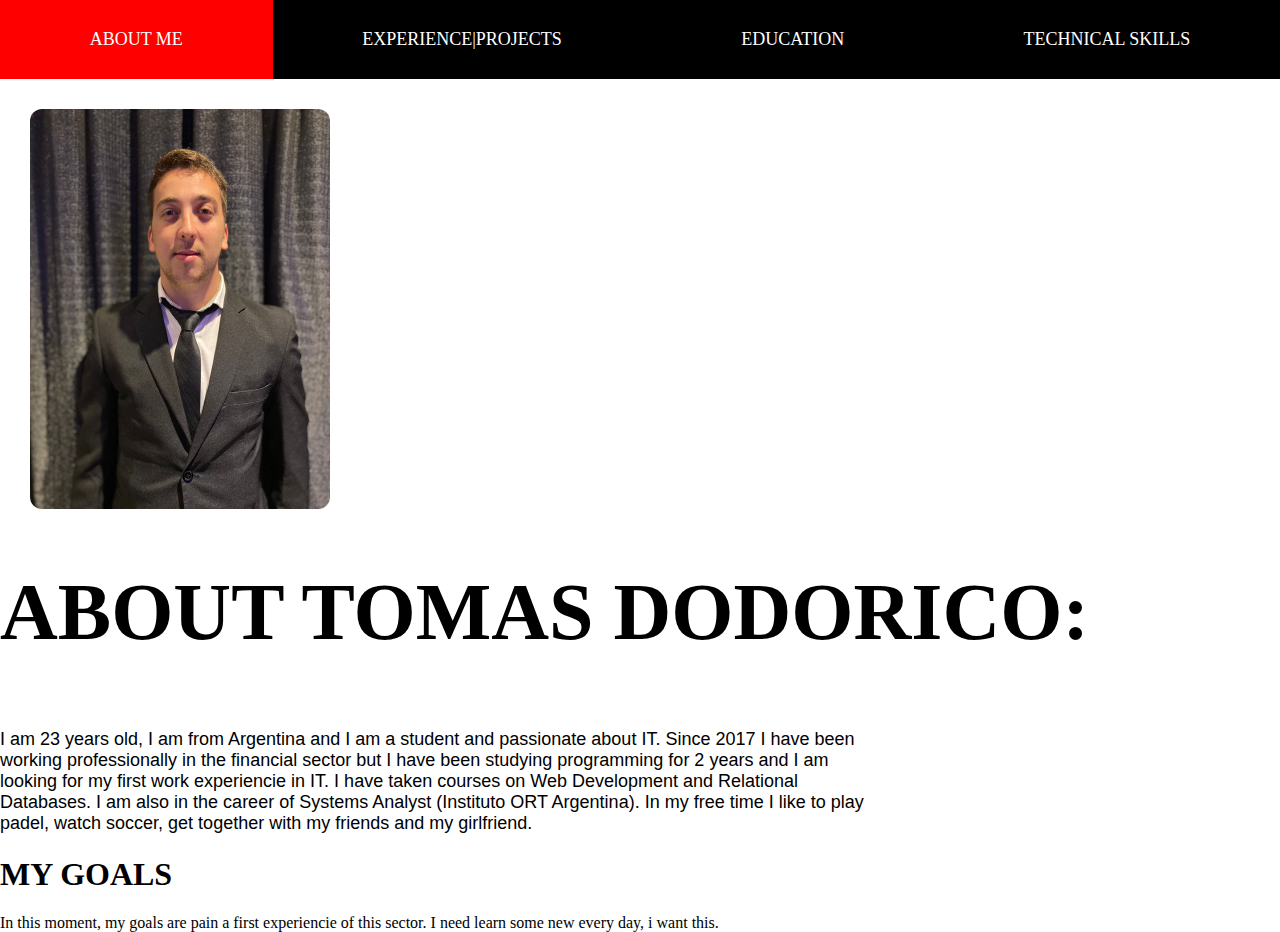
==== index.html @ 717c53de "My profile web with HTML, CSS and JavaScript" ====
<!DOCTYPE html>
<html lang="en">
<head>
  <meta charset="UTF-8">
  <meta http-equiv="X-UA-Compatible" content="IE=edge">
  <meta name="viewport" content="width=device-width, initial-scale=1.0">
  <link rel="stylesheet" href="index.css">
  <title>My profile</title>
</head>
<body>

  <!--BARRA DE OPCIONES -->
  <nav class="navbar">
    <ul id="navlist">
        <li>ABOUT ME</li>
        <li>EXPERIENCE|PROJECTS</li>
        <li>EDUCATION</li>
        <li>TECHNICAL SKILLS</li>
    </ul>
</nav>

<!--BARRA DIVISORA ENTRE BARRA DE MENU Y INICIO -->
<aside id="barra-divisora"></aside>

<container class="inicio">
<img class="imagenTomi" src="./img/fotofachera.jpeg">
<h1 id="title">ABOUT TOMAS DODORICO:</h1>
<p id="parrafo">I am 23 years old, I am from Argentina and I am a student and passionate about IT. Since 2017 I have been working professionally in the financial sector but I have been studying programming for 2 years and I am looking for my first work experiencie in IT. I have taken courses on Web Development and Relational Databases. I am also in the career of Systems Analyst (Instituto ORT Argentina). In my free time I like to play padel, watch soccer, get together with my friends and my girlfriend.</p>
</container>

<!--ABOUT MY GOALS-->

<container class="goals">
<h1 id="goals">MY GOALS</h1>
<a id="parrafo-goals">In this moment, my goals are pain a first experiencie of this sector. I need learn some new every day, i want this.</a>
</container>
</body>
</html>
---- index.css ----
body{
    padding: 0;
    margin: 0;
}

.navbar {
    position: relative;
    background: black;
}

#navlist {
    list-style: none;
    display: flex;
    padding: 0;
    margin: 0;
    background: black;
}

#navlist li {
   flex: auto;
   text-align: center;
   padding: 1.6em;
   font-size: 18px;
   color: white;
}

#navlist li:hover {
  background: red;
}

#barra-divisora{
    color: red;
    background-color: red;
    height: 100%;
}

.imagenTomi{
    margin: 30px;
    justify-content: left;
    height: 400px;
    border-radius: 12px;
    float: left;
}

#title{
    display: inline-block;
    vertical-align: top;
    font-size: 80px;
    text-decoration: bold;
    margin-top: 28px;
}

#parrafo{
    font-family: 'Gill Sans', 'Gill Sans MT', Calibri, 'Trebuchet MS', sans-serif;
    font-size: 18px;
    margin-right: 400px;
    display: flex;
    padding: 0px;
}

.goals{
    
}



@media all and ( max-width: 500px ) { 

    .navbar {
         padding: 1.6em;
    }

    #navlist {
         flex-direction: column;
         display: none;
    }

}
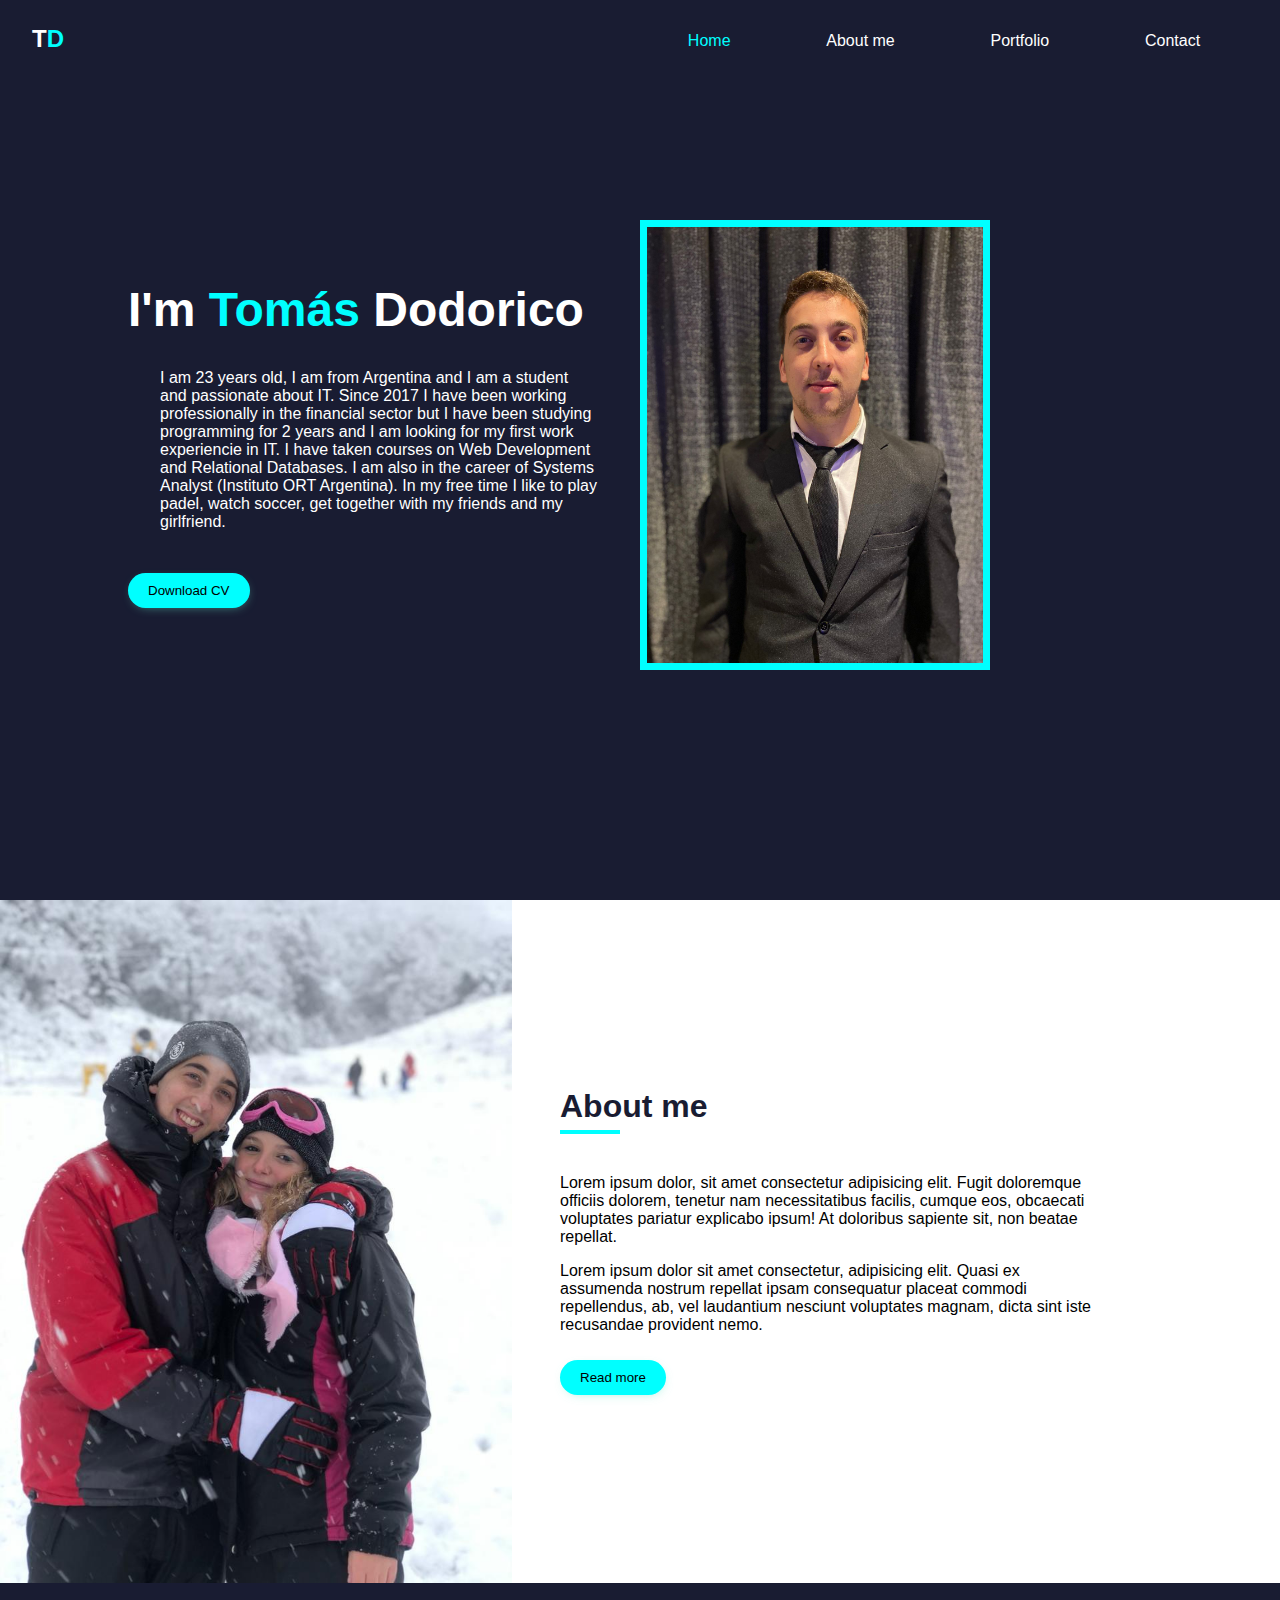
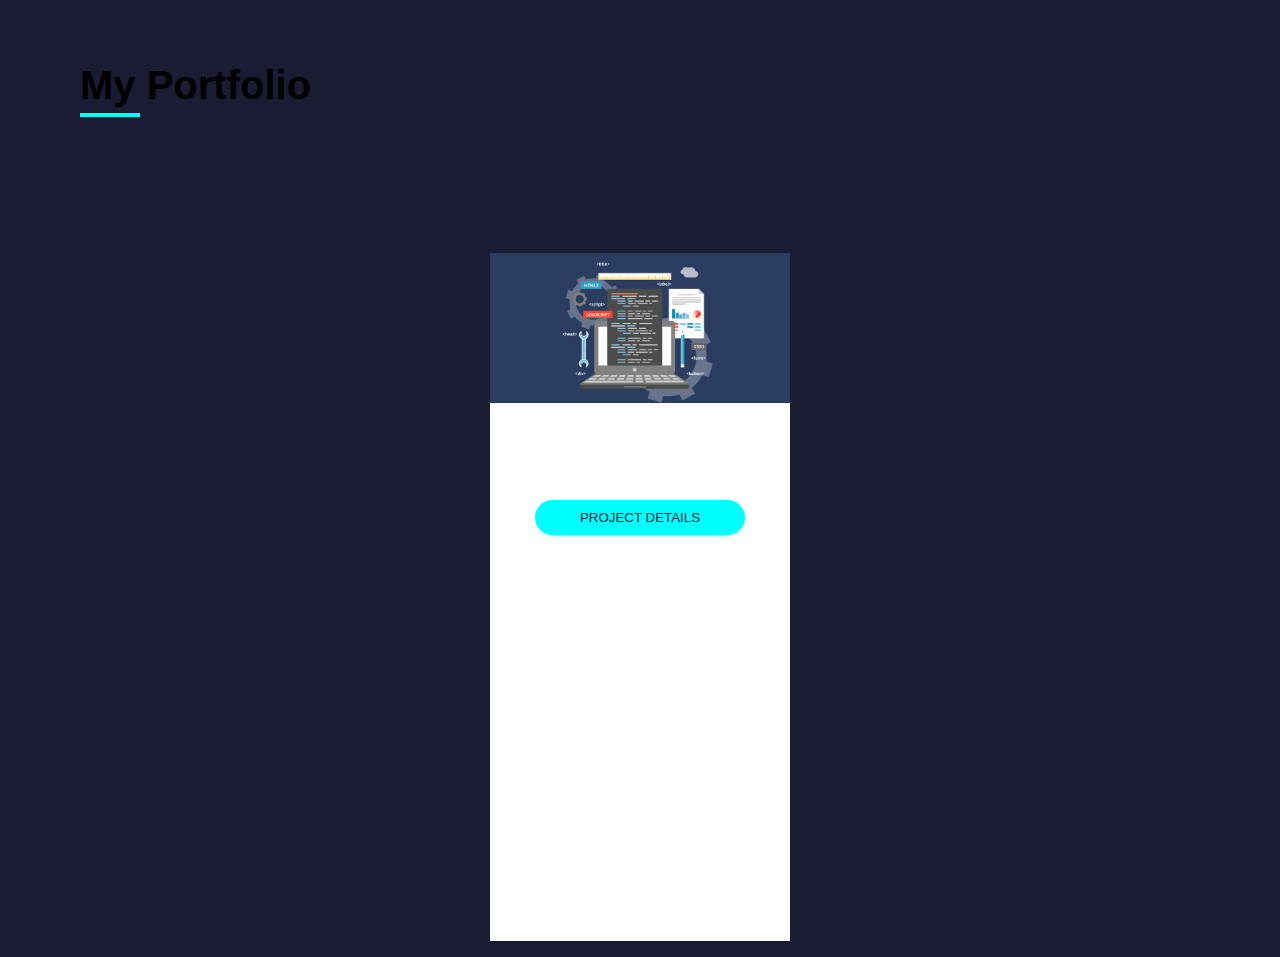
==== commit 66845b02: "I created the navbar, two sections of my profile and designed the web with css. On the future i goin" ====
--- a/index.html
+++ b/index.html
@@ -1,38 +1,100 @@
 <!DOCTYPE html>
 <html lang="en">
+
 <head>
   <meta charset="UTF-8">
   <meta http-equiv="X-UA-Compatible" content="IE=edge">
   <meta name="viewport" content="width=device-width, initial-scale=1.0">
+  <title>My portfolio</title>
   <link rel="stylesheet" href="index.css">
-  <title>My profile</title>
+  <link rel="stylesheet" href="https://use.fontawesome.com/releases/v5.15.3/css/all.css"
+    integrity="sha384-SZXxX4whJ79/gErwcOYf+zWLeJdY/qpuqC4cAa9rOGUstPomtqpuNWT9wdPEn2fk" crossorigin="anonymous">
 </head>
+
 <body>
 
-  <!--BARRA DE OPCIONES -->
-  <nav class="navbar">
-    <ul id="navlist">
-        <li>ABOUT ME</li>
-        <li>EXPERIENCE|PROJECTS</li>
-        <li>EDUCATION</li>
-        <li>TECHNICAL SKILLS</li>
-    </ul>
-</nav>
 
-<!--BARRA DIVISORA ENTRE BARRA DE MENU Y INICIO -->
-<aside id="barra-divisora"></aside>
+  <div class="wrapper">
+    <header>
+      <nav class="navbar">
+        <div class="brand">
+          <h2>T<span>D</span></h2>
+        </div>
+        <ul class="menu">
+          <li><a class="active" href="#">Home</a></li>
+          <li><a href="#about">About me</a></li>
+          <li><a href="#">Portfolio</a></li>
+          <li><a href="#">Contact</a></li>
+        </ul>
+      </nav>
+    </header>
+    <main class="main">
+      <div class="info-content">
+        <h1>I'm <span>Tomás</span> Dodorico</h1>
+        <p>I am 23 years old, I am from Argentina and I am a student and passionate about IT. Since 2017 I have been
+          working professionally in the financial sector but I have been studying programming for 2 years and I am
+          looking for my first work experiencie in IT. I have taken courses on Web Development and Relational Databases.
+          I am also in the career of Systems Analyst (Instituto ORT Argentina). In my free time I like to play padel,
+          watch soccer, get together with my friends and my girlfriend.</p>
+        <a download href="#">
+          <button class="download-cv">Download CV</button>
+        </a>
+      </div>
+      <img src="./img/fotofachera.jpeg" alt="tomi dodorico picture">
+    </main>
+  </div>
 
-<container class="inicio">
-<img class="imagenTomi" src="./img/fotofachera.jpeg">
-<h1 id="title">ABOUT TOMAS DODORICO:</h1>
-<p id="parrafo">I am 23 years old, I am from Argentina and I am a student and passionate about IT. Since 2017 I have been working professionally in the financial sector but I have been studying programming for 2 years and I am looking for my first work experiencie in IT. I have taken courses on Web Development and Relational Databases. I am also in the career of Systems Analyst (Instituto ORT Argentina). In my free time I like to play padel, watch soccer, get together with my friends and my girlfriend.</p>
-</container>
+  <div class="about">
+    <img src="./img/aboutme.jpeg" alt="Tomi Dodorico pic with my girlfriend in Bariloche">
+    <div class="about-info">
+      <h2>About me</h2>
+      <div class="divider"></div>
+      <p>Lorem ipsum dolor, sit amet consectetur adipisicing elit. Fugit doloremque officiis dolorem, tenetur nam
+        necessitatibus facilis, cumque eos, obcaecati voluptates pariatur explicabo ipsum! At doloribus sapiente sit,
+        non beatae repellat.</p>
+      <p>Lorem ipsum dolor sit amet consectetur, adipisicing elit. Quasi ex assumenda nostrum repellat ipsam consequatur
+        placeat commodi repellendus, ab, vel laudantium nesciunt voluptates magnam, dicta sint iste recusandae provident
+        nemo.</p>
+      <button class="download-cv">Read more</button>
+    </div>
+  </div>
 
-<!--ABOUT MY GOALS-->
+  <div class="portfolio">
+    <div class="portfolio-headings">
+      <h2>My Portfolio</h2>
+      <div class="divider"></div>
+    </div>
 
-<container class="goals">
-<h1 id="goals">MY GOALS</h1>
-<a id="parrafo-goals">In this moment, my goals are pain a first experiencie of this sector. I need learn some new every day, i want this.</a>
-</container>
+    <div class="container">
+      <div class="card">
+        <div class="card__img">
+        </div>
+        <div class="card__title">
+          <h2>Project Description</h2>
+        </div>
+        <div class="card__projects-links">
+          <a href="https://github.com/tomidodorico" target="_blank">
+            <i class="fab fa-github"></i>
+          </a>
+          <a href="">
+            <i class="fas fa-globe-americas"></i>
+          </a>
+          <a href="">
+            <i class="fas fa-code"></i>
+          </a>
+        </div>
+        <div class="project-details-content">
+          <button class="project-details download-cv">
+            <a href="#">Project details</a>
+
+          </button>
+        </div>
+
+      </div>
+    </div>
+  </div>
+
+
 </body>
+
 </html>--- a/index.css
+++ b/index.css
@@ -1,78 +1,210 @@
-body{
+@import url('https://fonts.googleapis.com/css2?family=Montserrat:wght@100&display=swap');
+
+* {
+    margin: 0;
     padding: 0;
-    margin: 0;
+    box-sizing: border-box;
+}
+
+body {
+    font-family: 'Monserrat', sans-serif;
+    overflow-x: hidden;
+}
+
+.wrapper{
+    width: 100vw;
+    height: 100vh;
+    background-color: #191c32;
+    color: #fff;
 }
 
 .navbar {
-    position: relative;
-    background: black;
-}
-
-#navlist {
+    display: flex;
+    justify-content: space-between;
+    padding: 2em;
+}
+
+.brand{
+    margin-top: -7px;
+}
+
+.brand span{
+    color: aqua ;
+}
+
+.menu{
+    display: flex;
+    width: 50%;
+    justify-content: space-around;
+}
+.menu li {
     list-style: none;
-    display: flex;
-    padding: 0;
-    margin: 0;
-    background: black;
-}
-
-#navlist li {
-   flex: auto;
-   text-align: center;
-   padding: 1.6em;
-   font-size: 18px;
-   color: white;
-}
-
-#navlist li:hover {
-  background: red;
-}
-
-#barra-divisora{
-    color: red;
-    background-color: red;
-    height: 100%;
-}
-
-.imagenTomi{
-    margin: 30px;
-    justify-content: left;
-    height: 400px;
-    border-radius: 12px;
-    float: left;
-}
-
-#title{
-    display: inline-block;
-    vertical-align: top;
-    font-size: 80px;
-    text-decoration: bold;
-    margin-top: 28px;
-}
-
-#parrafo{
-    font-family: 'Gill Sans', 'Gill Sans MT', Calibri, 'Trebuchet MS', sans-serif;
-    font-size: 18px;
-    margin-right: 400px;
-    display: flex;
-    padding: 0px;
-}
-
-.goals{
-    
-}
-
-
-
-@media all and ( max-width: 500px ) { 
-
-    .navbar {
-         padding: 1.6em;
-    }
-
-    #navlist {
-         flex-direction: column;
-         display: none;
-    }
-
+}
+
+.menu a{
+    color: #fff;
+    text-decoration: none;
+    padding: 10px 20px;
+}
+
+.menu .active{
+    color: aqua;
+}
+
+.menu a:hover{
+    color: #191c32;
+    background-color: aqua;
+    transition: ease-in .4s;
+}
+
+.main{
+    margin: 0 auto;
+    width: 80vw;
+    height: 80vh;
+    display: grid;
+    grid-template-columns: repeat(2,1fr);
+    align-items: center;
+}
+
+h1 {
+    font-size: 3em; 
+}
+h1 span{
+    color: aqua;
+}
+
+.main p {
+    margin-right: 10px;
+}
+
+.info-content p{
+    padding: 2em;
+}
+
+.download-cv{
+    padding: 10px 20px;
+    background-color: aqua;
+    border:none;
+    border-radius: 20px;
+    margin-top: 10px;
+    cursor: pointer;
+    box-shadow: 1px 3px 11px -5px rgba(102,231,200,.69);
+}
+
+.download-cv:hover{
+    background-color: #fff;
+    box-shadow: none;
+}
+
+.main img{
+    width: 350px;
+    height: 450px;
+    border: 7px solid aqua;
+}
+
+.about {
+    display: grid;
+    grid-template-columns: repeat(10,1fr);
+    width: 100vw;
+    align-items: center;
+}
+
+.about img{
+    width: 100%;
+    grid-column: 1/5;
+}
+
+.about-info{
+    grid-column: 5/10;
+    padding: 3em;
+}
+
+.about-info h2{
+    font-size: 2em;
+    color: #191c32;
+}
+
+.divider {
+    height: 4px;
+    width: 60px;
+    background-color: aqua;
+    margin-top: 5px;
+    margin-bottom: 2.5em;
+}
+
+.about p{
+    margin-bottom: 1em;
+}
+
+.portfolio {
+    background-color: #191c32;
+    width: 100vw;
+}
+
+.portfolio-headings{
+    width: 100vw;
+    padding: 5em;
+}
+
+.portfolio-headings h2 {
+    font-size: 2.5em;
+}
+
+.portfolio .container {
+    width: 80vw;
+    height: 80vh;
+    margin: 0 auto;
+    display: flex;
+    justify-content: center;
+}
+
+.card {
+    width: 300px;
+    background-color: #fff;
+    color: #fff;
+    margin: 1em;
+}
+
+.card__img{
+    width: 100%;
+    height: 150px;
+    background-image: url(./img/2-original.png);
+    background-size: cover;
+}
+
+.card__title{
+    padding: 20px;
+}
+
+.card__projects-links{
+    display: flex;
+    justify-content: space-evenly;
+}
+
+.cards__projects-links a{
+    color: #fff;
+    text-decoration: none;
+}
+
+.cards__projects-links i{
+    font-size: 1.5em;
+}
+
+.card .project-details{
+    margin: 0 auto;
+    width: 70%;
+    margin: 1em;
+}
+
+.card .project-details a{
+    text-decoration: none;
+    color: #191c32;
+    text-transform: uppercase;
+}
+
+.project-details-content{
+    display: flex;
+    width: 100%;
+    justify-content: center;
+    margin-top: 1em;
 }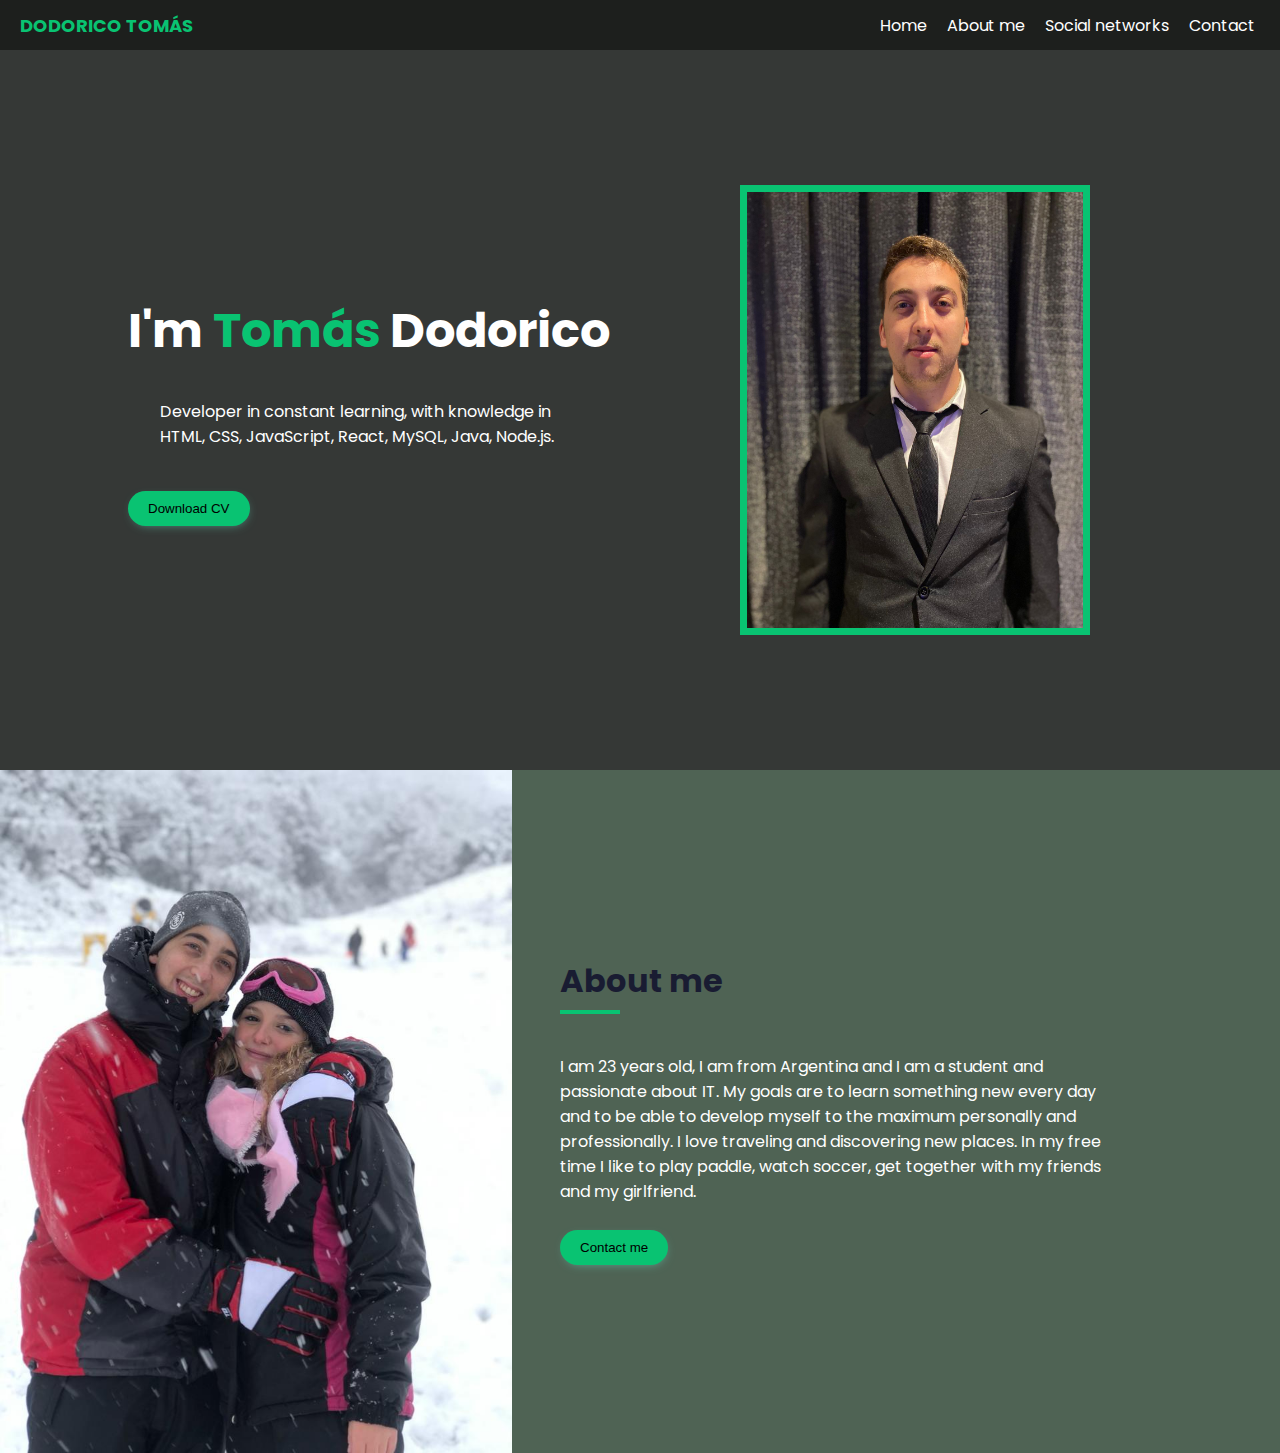
==== commit de2e4eeb: "I changed the navbar. I am working on the responsive design." ====
--- a/index.html
+++ b/index.html
@@ -1,100 +1,60 @@
-<!DOCTYPE html>
 <html lang="en">
-
-<head>
-  <meta charset="UTF-8">
-  <meta http-equiv="X-UA-Compatible" content="IE=edge">
-  <meta name="viewport" content="width=device-width, initial-scale=1.0">
-  <title>My portfolio</title>
-  <link rel="stylesheet" href="index.css">
-  <link rel="stylesheet" href="https://use.fontawesome.com/releases/v5.15.3/css/all.css"
-    integrity="sha384-SZXxX4whJ79/gErwcOYf+zWLeJdY/qpuqC4cAa9rOGUstPomtqpuNWT9wdPEn2fk" crossorigin="anonymous">
-</head>
-
-<body>
-
-
-  <div class="wrapper">
+  <head>
+    <meta charset="UTF-8" />
+    <meta http-equiv="X-UA-Compatible" content="IE=edge" />
+    <meta name="viewport" content="width=device-width, initial-scale=1.0" />
+    <link rel="stylesheet" href="index.css" />
+    <title>Navigation bar</title>
+  </head>
+  <body>
     <header>
-      <nav class="navbar">
-        <div class="brand">
-          <h2>T<span>D</span></h2>
-        </div>
-        <ul class="menu">
-          <li><a class="active" href="#">Home</a></li>
-          <li><a href="#about">About me</a></li>
-          <li><a href="#">Portfolio</a></li>
-          <li><a href="#">Contact</a></li>
+      <div id="brand"><a href="/">DODORICO TOMÁS</a></div>
+      <nav>
+        <ul>
+            <li><a class="active" href="#">Home</a></li>
+            <li><a href="#about-me">About me</a></li>
+            <li><a href="#social-networks">Social networks</a></li>
+            <li><a href="#">Contact</a></li>
         </ul>
       </nav>
+      <div id="hamburger-icon" onclick="toggleMobileMenu(this)">
+        <div class="bar1"></div>
+        <div class="bar2"></div>
+        <div class="bar3"></div>
+        <ul class="mobile-menu">
+            <li><a class="active" href="#">Home</a></li>
+            <li><a href="#main">About me</a></li>
+            <li><a href="#portfolio">Social networks</a></li>
+            <li><a href="#">Contact</a></li>
+        </ul>
+      </div>
     </header>
-    <main class="main">
-      <div class="info-content">
-        <h1>I'm <span>Tomás</span> Dodorico</h1>
-        <p>I am 23 years old, I am from Argentina and I am a student and passionate about IT. Since 2017 I have been
-          working professionally in the financial sector but I have been studying programming for 2 years and I am
-          looking for my first work experiencie in IT. I have taken courses on Web Development and Relational Databases.
-          I am also in the career of Systems Analyst (Instituto ORT Argentina). In my free time I like to play padel,
-          watch soccer, get together with my friends and my girlfriend.</p>
-        <a download href="#">
-          <button class="download-cv">Download CV</button>
-        </a>
-      </div>
-      <img src="./img/fotofachera.jpeg" alt="tomi dodorico picture">
-    </main>
-  </div>
 
-  <div class="about">
-    <img src="./img/aboutme.jpeg" alt="Tomi Dodorico pic with my girlfriend in Bariloche">
-    <div class="about-info">
-      <h2>About me</h2>
-      <div class="divider"></div>
-      <p>Lorem ipsum dolor, sit amet consectetur adipisicing elit. Fugit doloremque officiis dolorem, tenetur nam
-        necessitatibus facilis, cumque eos, obcaecati voluptates pariatur explicabo ipsum! At doloribus sapiente sit,
-        non beatae repellat.</p>
-      <p>Lorem ipsum dolor sit amet consectetur, adipisicing elit. Quasi ex assumenda nostrum repellat ipsam consequatur
-        placeat commodi repellendus, ab, vel laudantium nesciunt voluptates magnam, dicta sint iste recusandae provident
-        nemo.</p>
-      <button class="download-cv">Read more</button>
-    </div>
-  </div>
-
-  <div class="portfolio">
-    <div class="portfolio-headings">
-      <h2>My Portfolio</h2>
-      <div class="divider"></div>
-    </div>
-
-    <div class="container">
-      <div class="card">
-        <div class="card__img">
-        </div>
-        <div class="card__title">
-          <h2>Project Description</h2>
-        </div>
-        <div class="card__projects-links">
-          <a href="https://github.com/tomidodorico" target="_blank">
-            <i class="fab fa-github"></i>
-          </a>
-          <a href="">
-            <i class="fas fa-globe-americas"></i>
-          </a>
-          <a href="">
-            <i class="fas fa-code"></i>
+    <main id="main" class="main">
+        <div class="info-content">
+          <h1>I'm <span> Tomás </span> Dodorico</h1>
+          <p>Developer in constant learning, with knowledge in HTML, CSS, JavaScript, React, MySQL, Java, Node.js.</p>
+          <a download href="#">
+            <button class="download-cv">Download CV</button>
           </a>
         </div>
-        <div class="project-details-content">
-          <button class="project-details download-cv">
-            <a href="#">Project details</a>
-
-          </button>
-        </div>
-
+        <img id="pct-tomi" src="./img/fotofachera.jpeg" alt="tomi dodorico picture">
+      </main>
+    </div>
+  
+    <div class="about" id="about-me">
+      <img src="./img/aboutme.jpeg" alt="Tomi Dodorico pic with my girlfriend in Bariloche">
+      <div class="about-info">
+        <h2>About me</h2>
+        <div class="divider"></div>
+        <p>I am 23 years old, I am from Argentina and I am a student and passionate about IT. 
+          My goals are to learn something new every day and to be able to develop myself to the maximum personally and professionally. 
+          I love traveling and discovering new places. In my free time I like to play paddle, watch soccer, get together with my friends and my girlfriend. </p>
+        <a><button class="download-cv" style="text-decoration: none;">Contact me</button></a>
       </div>
     </div>
-  </div>
-
-
-</body>
-
+  
+   
+    <script src="index.js"></script>
+  </body>
 </html>--- a/index.css
+++ b/index.css
@@ -1,210 +1,366 @@
+@import url("https://fonts.googleapis.com/css2?family=Poppins:wght@400;700&display=swap");
+
+* {
+  padding: 0;
+  margin: 0;
+  box-sizing: border-box;
+}
+
 @import url('https://fonts.googleapis.com/css2?family=Montserrat:wght@100&display=swap');
 
-* {
-    margin: 0;
-    padding: 0;
-    box-sizing: border-box;
-}
-
 body {
-    font-family: 'Monserrat', sans-serif;
-    overflow-x: hidden;
-}
-
-.wrapper{
+  font-family: 'Monserrat', sans-serif;
+  overflow-x: hidden;
+}
+
+.wrapper {
+  width: 100vw;
+  height: 100vh;
+  background-color: #191c32;
+  color: #fff;
+}
+
+.navbar {
+  display: flex;
+  justify-content: space-between;
+  padding: 2em;
+}
+
+.brand {
+  margin-top: -7px;
+}
+
+.brand span {
+  color: 09c372;
+}
+
+.menu {
+  display: flex;
+  width: 50%;
+  justify-content: space-around;
+}
+
+.menu li {
+  list-style: none;
+}
+
+.menu a {
+  color: #fff;
+  text-decoration: none;
+  padding: 10px 20px;
+}
+
+.menu .active {
+  color: 09c372;
+}
+
+.menu a:hover {
+  color: #191c32;
+  background-color: #09c372;
+  transition: ease-in .4s;
+}
+
+.main {
+  margin: 0 auto;
+  width: 80vw;
+  height: 80vh;
+  display: grid;
+  grid-template-columns: repeat(2, 1fr);
+  align-items: center;
+}
+
+h1 {
+  font-size: 3em;
+}
+
+h1 span {
+  color: #09c372;
+}
+
+.main p {
+  margin-right: 10px;
+}
+
+.info-content p {
+  padding: 2em;
+}
+
+#pct-tomi {
+  margin-left: 100px;
+}
+
+.download-cv {
+  padding: 10px 20px;
+  background-color: #09c372;
+  border: none;
+  border-radius: 20px;
+  margin-top: 10px;
+  cursor: pointer;
+  box-shadow: 1px 3px 11px -5px rgba(102, 231, 200, .69);
+}
+
+
+
+.download-cv:hover {
+  background-color: #fff;
+  box-shadow: none;
+}
+
+.main img {
+  width: 350px;
+  height: 450px;
+  border: 7px solid #09c372;
+}
+
+.about {
+  display: grid;
+  grid-template-columns: repeat(10, 1fr);
+  width: 100vw;
+  align-items: center;
+  background-color: rgb(79, 99, 84);
+}
+
+.about img {
+  width: 100%;
+  grid-column: 1/5;
+}
+
+.about-info {
+  grid-column: 5/10;
+  padding: 3em;
+}
+
+.about-info h2 {
+  font-size: 2em;
+  color: #191c32;
+}
+
+.divider {
+  height: 4px;
+  width: 60px;
+  background-color: #09c372;
+  margin-top: 5px;
+  margin-bottom: 2.5em;
+}
+
+.about p {
+  margin-bottom: 1em;
+}
+
+.social-networks {
+  padding: 3em;
+  color: #fff;
+  font-size: 1em;
+  background-color: #353836;
+  padding-bottom: 5em;
+}
+
+.social-networks ul {
+  display: flex;
+  justify-content: space-around;
+  padding: 1em;
+}
+
+.social-networks li {
+  list-style: none;
+
+}
+
+.social-networks a {
+  border: 5px solid #09c372;
+  padding: 2em;
+  border-radius: 8px;
+  background-color: #09c372;
+  text-decoration: none;
+  font-style: bold;
+  color: #191c32;
+  font-family: 'Monserrat', sans-serif;
+}
+
+.social-networks a:hover {
+  background-color: #fff;
+  border: 5px solid #fff;
+  transition: ease-in .4s;
+}
+
+body {
+  background-color: #353836;
+  color: white;
+  font-family: "Poppins", sans-serif;
+}
+
+header a {
+  text-decoration: none;
+}
+
+header {
+  padding: 0 20px;
+  background-color: #1d1f1d;
+  height: 50px;
+  display: flex;
+  justify-content: space-between;
+}
+
+#brand {
+  font-weight: bold;
+  font-size: 18px;
+  display: flex;
+  align-items: center;
+}
+
+#brand a {
+  color: #09c372;
+}
+
+ul {
+  list-style: none;
+  height: 100%;
+  display: flex;
+  align-items: center;
+  justify-content: space-around;
+}
+
+ul a {
+  color: white;
+}
+
+ul li {
+  padding: 5px;
+  margin-left: 10px;
+}
+
+ul li:hover {
+  transform: scale(1.1);
+  transition: 0.3s;
+}
+
+#login,
+#signup {
+  border-radius: 5px;
+  padding: 5px 8px;
+}
+
+#login {
+  border: 1px solid #498afb;
+}
+
+#signup {
+  border: 1px solid #ff3860;
+}
+
+#signup a {
+  color: #ff3860;
+}
+
+#login a {
+  color: #498afb;
+}
+
+#hamburger-icon {
+  margin: auto 0;
+  display: none;
+  cursor: pointer;
+}
+
+#hamburger-icon div {
+  width: 35px;
+  height: 3px;
+  background-color: white;
+  margin: 6px 0;
+  transition: 0.4s;
+}
+
+.open .bar1 {
+  -webkit-transform: rotate(-45deg) translate(-6px, 6px);
+  transform: rotate(-45deg) translate(-6px, 6px);
+}
+
+.open .bar2 {
+  opacity: 0;
+}
+
+.open .bar3 {
+  -webkit-transform: rotate(45deg) translate(-6px, -8px);
+  transform: rotate(45deg) translate(-6px, -8px);
+}
+
+.open .mobile-menu {
+  display: flex;
+  flex-direction: columccccccccccccccccccccccccccccn;
+  align-items: center;
+  justify-content: flex-start;
+}
+
+.mobile-menu {
+  display: none;
+  position: absolute;
+  top: 50px;
+  left: 0;
+  height: calc(100vh - 50px);
+  width: 100%;
+}
+
+.mobile-menu li {
+  margin-bottom: 10px;
+}
+
+@media only screen and (max-width: 600px) {
+  header nav {
+    display: none;
+  }
+
+
+  .mobile-menu {
+    width: 1200px;
+    padding: 30px;
+    background-color: #1d1f1d;
+    height: 100px;
+  }
+
+  .main img {
+    display: none;
+  }
+
+  .main h1{
+    font-size: 2em;
+    margin: 15px;
+  }
+
+  .main {
+    display: flex;
+    background: linear-gradient(rgba(0, 0, 0, 0.9), rgba(0, 0, 0, 0.9)), url('./img/fotofachera.jpeg');
+    height: 100%;
     width: 100vw;
-    height: 100vh;
-    background-color: #191c32;
-    color: #fff;
-}
-
-.navbar {
+    background-position: center;
+    background-repeat: no-repeat;
+    background-size: cover;
+  }
+
+  #hamburger-icon {
+    display: block;
+  }
+
+  .download-cv{
+    margin: 0 auto;
+    justify-content: center;
     display: flex;
-    justify-content: space-between;
-    padding: 2em;
-}
-
-.brand{
-    margin-top: -7px;
-}
-
-.brand span{
-    color: aqua ;
-}
-
-.menu{
-    display: flex;
-    width: 50%;
-    justify-content: space-around;
-}
-.menu li {
-    list-style: none;
-}
-
-.menu a{
-    color: #fff;
-    text-decoration: none;
-    padding: 10px 20px;
-}
-
-.menu .active{
-    color: aqua;
-}
-
-.menu a:hover{
-    color: #191c32;
-    background-color: aqua;
-    transition: ease-in .4s;
-}
-
-.main{
-    margin: 0 auto;
-    width: 80vw;
-    height: 80vh;
-    display: grid;
-    grid-template-columns: repeat(2,1fr);
-    align-items: center;
-}
-
-h1 {
-    font-size: 3em; 
-}
-h1 span{
-    color: aqua;
-}
-
-.main p {
-    margin-right: 10px;
-}
-
-.info-content p{
-    padding: 2em;
-}
-
-.download-cv{
-    padding: 10px 20px;
-    background-color: aqua;
-    border:none;
-    border-radius: 20px;
-    margin-top: 10px;
-    cursor: pointer;
-    box-shadow: 1px 3px 11px -5px rgba(102,231,200,.69);
-}
-
-.download-cv:hover{
-    background-color: #fff;
-    box-shadow: none;
-}
-
-.main img{
-    width: 350px;
-    height: 450px;
-    border: 7px solid aqua;
-}
-
-.about {
-    display: grid;
-    grid-template-columns: repeat(10,1fr);
-    width: 100vw;
-    align-items: center;
-}
-
-.about img{
-    width: 100%;
-    grid-column: 1/5;
-}
-
-.about-info{
-    grid-column: 5/10;
+    text-decoration-line: none;
+  }
+
+  .about img{
+    display: none;
+  }
+
+  .about{
+    float: left;
+  }
+
+  .about-info {
     padding: 3em;
-}
-
-.about-info h2{
-    font-size: 2em;
-    color: #191c32;
-}
-
-.divider {
-    height: 4px;
-    width: 60px;
-    background-color: aqua;
-    margin-top: 5px;
-    margin-bottom: 2.5em;
-}
-
-.about p{
-    margin-bottom: 1em;
-}
-
-.portfolio {
-    background-color: #191c32;
-    width: 100vw;
-}
-
-.portfolio-headings{
-    width: 100vw;
-    padding: 5em;
-}
-
-.portfolio-headings h2 {
-    font-size: 2.5em;
-}
-
-.portfolio .container {
-    width: 80vw;
-    height: 80vh;
-    margin: 0 auto;
-    display: flex;
-    justify-content: center;
-}
-
-.card {
-    width: 300px;
-    background-color: #fff;
-    color: #fff;
-    margin: 1em;
-}
-
-.card__img{
-    width: 100%;
-    height: 150px;
-    background-image: url(./img/2-original.png);
-    background-size: cover;
-}
-
-.card__title{
-    padding: 20px;
-}
-
-.card__projects-links{
-    display: flex;
-    justify-content: space-evenly;
-}
-
-.cards__projects-links a{
-    color: #fff;
-    text-decoration: none;
-}
-
-.cards__projects-links i{
-    font-size: 1.5em;
-}
-
-.card .project-details{
-    margin: 0 auto;
-    width: 70%;
-    margin: 1em;
-}
-
-.card .project-details a{
-    text-decoration: none;
-    color: #191c32;
-    text-transform: uppercase;
-}
-
-.project-details-content{
-    display: flex;
-    width: 100%;
-    justify-content: center;
-    margin-top: 1em;
+  }
+
+
+
+
+
 }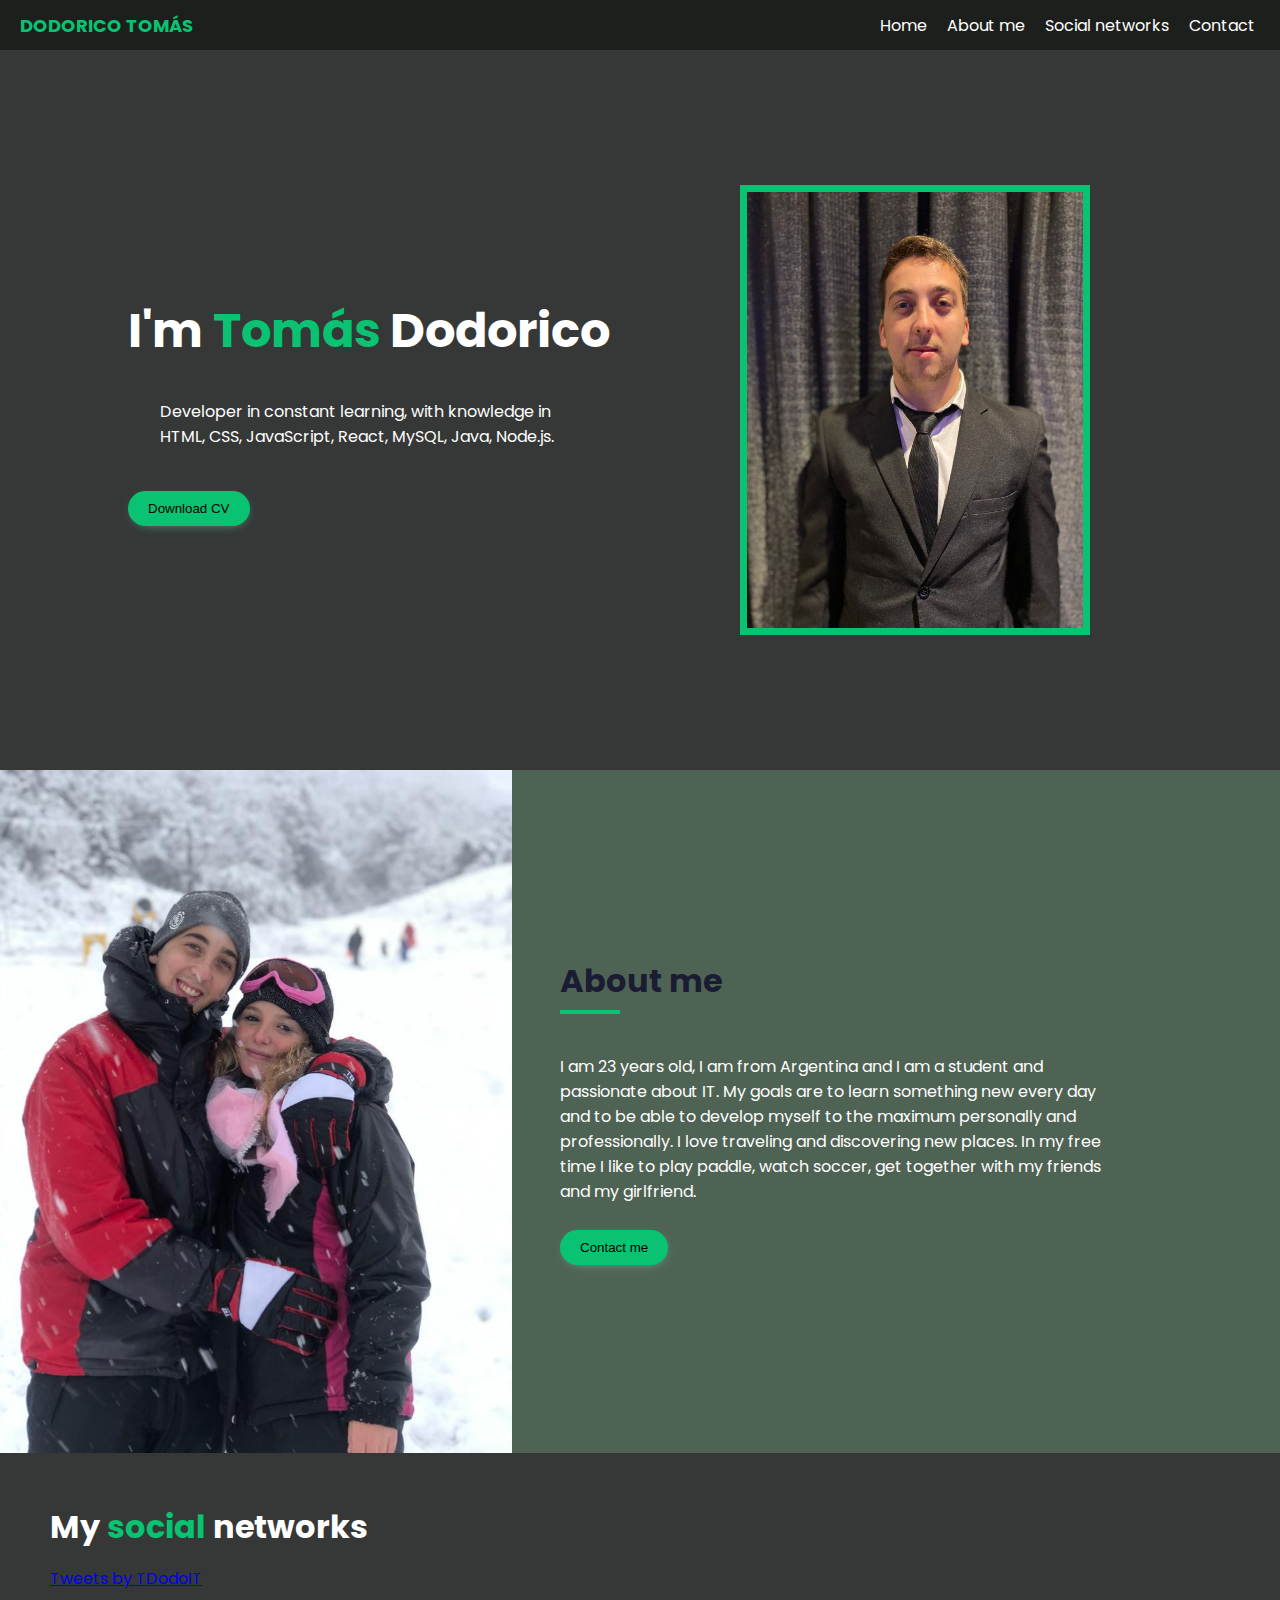
==== commit 11114443: "I worked on my profile website. Until now i worked on the design html/css, some of JS. Is a responsi" ====
--- a/index.html
+++ b/index.html
@@ -1,60 +1,81 @@
 <html lang="en">
-  <head>
-    <meta charset="UTF-8" />
-    <meta http-equiv="X-UA-Compatible" content="IE=edge" />
-    <meta name="viewport" content="width=device-width, initial-scale=1.0" />
-    <link rel="stylesheet" href="index.css" />
-    <title>Navigation bar</title>
-  </head>
-  <body>
-    <header>
-      <div id="brand"><a href="/">DODORICO TOMÁS</a></div>
-      <nav>
-        <ul>
-            <li><a class="active" href="#">Home</a></li>
-            <li><a href="#about-me">About me</a></li>
-            <li><a href="#social-networks">Social networks</a></li>
-            <li><a href="#">Contact</a></li>
-        </ul>
-      </nav>
-      <div id="hamburger-icon" onclick="toggleMobileMenu(this)">
-        <div class="bar1"></div>
-        <div class="bar2"></div>
-        <div class="bar3"></div>
-        <ul class="mobile-menu">
-            <li><a class="active" href="#">Home</a></li>
-            <li><a href="#main">About me</a></li>
-            <li><a href="#portfolio">Social networks</a></li>
-            <li><a href="#">Contact</a></li>
-        </ul>
-      </div>
-    </header>
 
-    <main id="main" class="main">
-        <div class="info-content">
-          <h1>I'm <span> Tomás </span> Dodorico</h1>
-          <p>Developer in constant learning, with knowledge in HTML, CSS, JavaScript, React, MySQL, Java, Node.js.</p>
-          <a download href="#">
-            <button class="download-cv">Download CV</button>
-          </a>
-        </div>
-        <img id="pct-tomi" src="./img/fotofachera.jpeg" alt="tomi dodorico picture">
-      </main>
+<head>
+  <meta charset="UTF-8" />
+  <meta http-equiv="X-UA-Compatible" content="IE=edge" />
+  <meta name="viewport" content="width=device-width, initial-scale=1.0" />
+  <link rel="stylesheet" href="index.css" />
+  <link rel="stylesheet" href="https://use.fontawesome.com/releases/v5.8.1/css/all.css">
+  <title>Dodorico Tomás - Portfolio</title>
+</head>
+
+<body>
+  <header>
+    <div id="brand"><a href="/">DODORICO TOMÁS</a></div>
+    <nav>
+      <ul>
+        <li><a class="active" href="#">Home</a></li>
+        <li><a href="#about-me">About me</a></li>
+        <li><a href="#social-networks">Social networks</a></li>
+        <li><a href="#">Contact</a></li>
+      </ul>
+    </nav>
+    <div id="hamburger-icon" onclick="toggleMobileMenu(this)">
+      <div class="bar1"></div>
+      <div class="bar2"></div>
+      <div class="bar3"></div>
+      <ul class="mobile-menu">
+        <li><a class="active" href="#">Home</a></li>
+        <li><a href="#main">About me</a></li>
+        <li><a href="#portfolio">Social networks</a></li>
+        <li><a href="./contact.html">Contact</a></li>
+      </ul>
     </div>
-  
-    <div class="about" id="about-me">
-      <img src="./img/aboutme.jpeg" alt="Tomi Dodorico pic with my girlfriend in Bariloche">
-      <div class="about-info">
-        <h2>About me</h2>
-        <div class="divider"></div>
-        <p>I am 23 years old, I am from Argentina and I am a student and passionate about IT. 
-          My goals are to learn something new every day and to be able to develop myself to the maximum personally and professionally. 
-          I love traveling and discovering new places. In my free time I like to play paddle, watch soccer, get together with my friends and my girlfriend. </p>
-        <a><button class="download-cv" style="text-decoration: none;">Contact me</button></a>
-      </div>
+  </header>
+
+  <main id="main" class="main">
+    <div class="info-content">
+      <h1>I'm <span> Tomás </span> Dodorico</h1>
+      <p>Developer in constant learning, with knowledge in HTML, CSS, JavaScript, React, MySQL, Java, Node.js.</p>
+      <a download href="#">
+        <button class="download-cv">Download CV</button>
+      </a>
     </div>
-  
-   
+    <img id="pct-tomi" src="./img/fotofachera.jpeg" alt="tomi dodorico picture">
+  </main>
+  </div>
+
+  <div class="about" id="about-me">
+    <img src="./img/aboutme.jpeg" alt="Tomi Dodorico pic with my girlfriend in Bariloche">
+    <div class="about-info">
+      <h2>About me</h2>
+      <div class="divider"></div>
+      <p>I am 23 years old, I am from Argentina and I am a student and passionate about IT.
+        My goals are to learn something new every day and to be able to develop myself to the maximum personally and
+        professionally.
+        I love traveling and discovering new places. In my free time I like to play paddle, watch soccer, get together
+        with my friends and my girlfriend. </p>
+      <a href="./contact.html"><button class="download-cv" style="text-decoration: none;">Contact me</button></a>
+    </div>
+  </div>
+
+  <section class="social-networks">
+    <h1 style="font-size: 2em;">My <span> social </span> networks</h1>
+    </div>
+    <div class="twitter">
+      <a class="twitter-timeline" data-width="300" data-height="500" data-theme="dark"
+        href="https://twitter.com/TDodoIT?ref_src=twsrc%5Etfw">Tweets by TDodoIT</a>
+      <script async src="https://platform.twitter.com/widgets.js" charset="utf-8"></script>
+    </div>
+    </div>
+
+    <!--
+    <div class="linkedin">
+      <div class="badge-base LI-profile-badge" data-locale="es_ES" data-size="medium" data-theme="dark" data-type="HORIZONTAL" data-vanity="tomás-dodorico-691b0a161" data-version="v1"><a class="badge-base__link LI-simple-link" href="https://ar.linkedin.com/in/tom%C3%A1s-dodorico-691b0a161?trk=profile-badge" target="_blank" rel="noopener noreferrer">Tomás Dodorico </a></div>
+              <script src="https://platform.linkedin.com/badges/js/profile.js" async defer type="text/javascript"></script></section>
+ 
+   -->
     <script src="index.js"></script>
-  </body>
+</body>
+
 </html>--- a/index.css
+++ b/index.css
@@ -26,13 +26,7 @@
   padding: 2em;
 }
 
-.brand {
-  margin-top: -7px;
-}
-
-.brand span {
-  color: 09c372;
-}
+
 
 .menu {
   display: flex;
@@ -147,41 +141,6 @@
   margin-bottom: 1em;
 }
 
-.social-networks {
-  padding: 3em;
-  color: #fff;
-  font-size: 1em;
-  background-color: #353836;
-  padding-bottom: 5em;
-}
-
-.social-networks ul {
-  display: flex;
-  justify-content: space-around;
-  padding: 1em;
-}
-
-.social-networks li {
-  list-style: none;
-
-}
-
-.social-networks a {
-  border: 5px solid #09c372;
-  padding: 2em;
-  border-radius: 8px;
-  background-color: #09c372;
-  text-decoration: none;
-  font-style: bold;
-  color: #191c32;
-  font-family: 'Monserrat', sans-serif;
-}
-
-.social-networks a:hover {
-  background-color: #fff;
-  border: 5px solid #fff;
-  transition: ease-in .4s;
-}
 
 body {
   background-color: #353836;
@@ -234,27 +193,6 @@
   transition: 0.3s;
 }
 
-#login,
-#signup {
-  border-radius: 5px;
-  padding: 5px 8px;
-}
-
-#login {
-  border: 1px solid #498afb;
-}
-
-#signup {
-  border: 1px solid #ff3860;
-}
-
-#signup a {
-  color: #ff3860;
-}
-
-#login a {
-  color: #498afb;
-}
 
 #hamburger-icon {
   margin: auto 0;
@@ -286,7 +224,7 @@
 
 .open .mobile-menu {
   display: flex;
-  flex-direction: columccccccccccccccccccccccccccccn;
+  flex-direction: column;
   align-items: center;
   justify-content: flex-start;
 }
@@ -304,17 +242,36 @@
   margin-bottom: 10px;
 }
 
+
+.social-networks {
+margin: 25px;
+padding: 25px;
+}
+
+.twitter{
+  margin-top: 15px;
+}
+
 @media only screen and (max-width: 600px) {
   header nav {
     display: none;
   }
 
 
+
+  .open .mobile-menu{
+    display: -webkit-box;
+    justify-content: center;
+    
+  }
+
   .mobile-menu {
-    width: 1200px;
-    padding: 30px;
+    padding: 0px;
     background-color: #1d1f1d;
-    height: 100px;
+    height: 49px;
+    font-size: 0.8em;
+    justify-content: center;
+
   }
 
   .main img {
@@ -328,7 +285,7 @@
 
   .main {
     display: flex;
-    background: linear-gradient(rgba(0, 0, 0, 0.9), rgba(0, 0, 0, 0.9)), url('./img/fotofachera.jpeg');
+    background: linear-gradient(rgba(0, 0, 0, 0.7), rgba(0, 0, 0, 0.7)), url('./img/fotofachera.jpeg');
     height: 100%;
     width: 100vw;
     background-position: center;
@@ -352,15 +309,30 @@
   }
 
   .about{
-    float: left;
+    background: linear-gradient(rgba(202, 200, 200, 0.8), rgba(245, 235, 235, 0.8)), url('./img/aboutme.jpeg');
+
+    color: #191c32;
+    
+  }
+
+  .about p{
+    font-weight: bold;
   }
 
   .about-info {
     padding: 3em;
-  }
-
-
-
+    grid-column: none;
+  }
+
+  .social-networks h1 {
+    padding: 25px;
+  }
+
+
+.title-snet{
+  font-size: 2em;
+  color: #09c372;
+}
 
 
 }